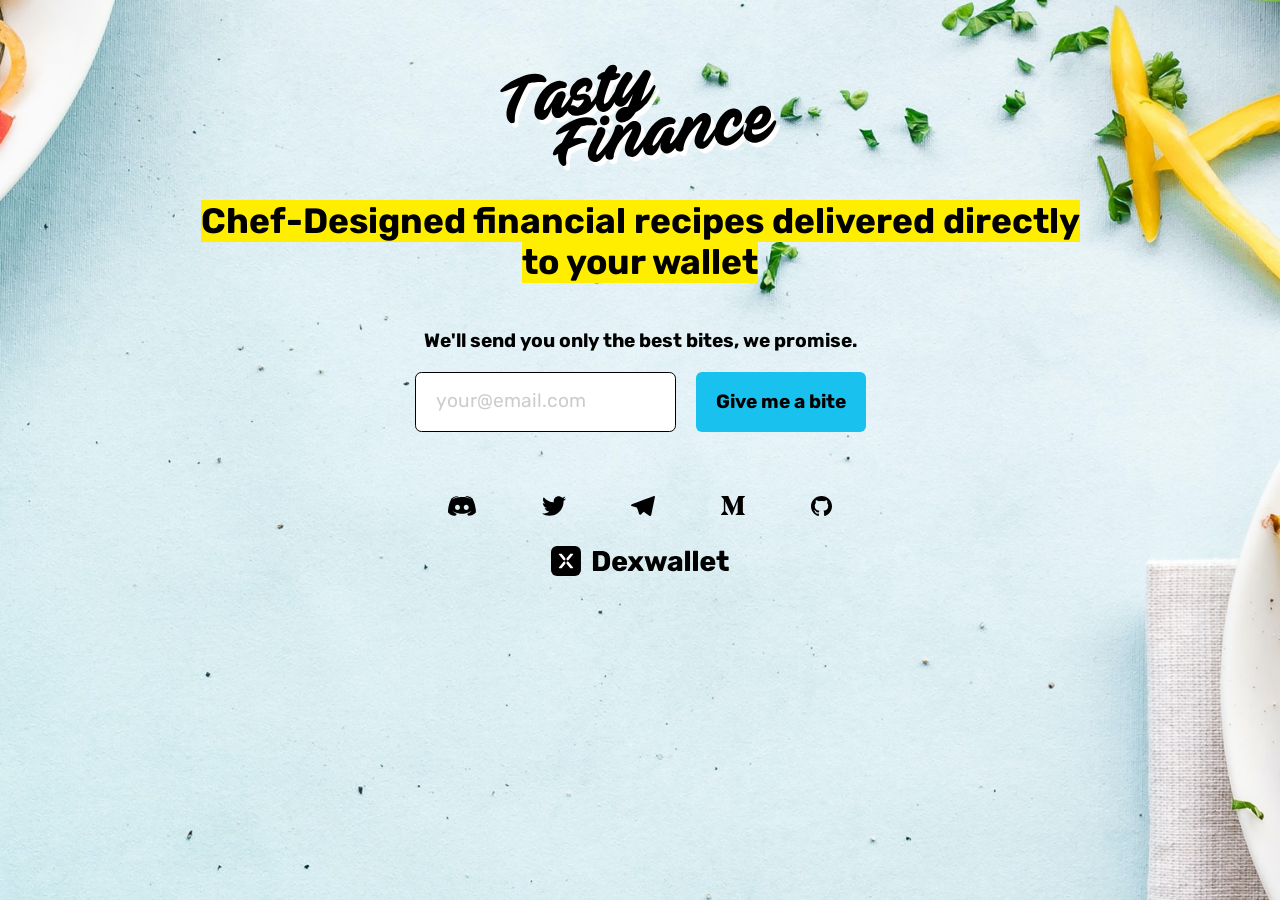
==== index.html @ adcc3fd4 "small typos" ====
<!DOCTYPE html>
<html lang="en">
<head>

    <meta charset="utf-8">
    <meta http-equiv="x-ua-compatible" content="ie=edge" />
    <meta name="viewport" content="width=device-width, initial-scale=1, shrink-to-fit=no"/>
	<meta name="description" content="Chef-Designed Financial Recipes delivered directly on Your Wallet">
    <meta name="keywords" content="Automatic Finance, Robo Advisor, Defi, Open Finance, Decentralized, Ethereum, Wallet, DAI, Crypto, Blockchain">
    <meta property="og:title" content="Tasty Finance">
    <meta property="og:description" content="Chef-Designed Financial Recipes delivered directly on Your Wallet">
    <meta property="og:image" content="/images/preview.png">
    <meta property="og:url" content="https://tastyfinance-teaser.netlify.com/">
    <meta name="twitter:title" content="Tasty Finance">
    <meta name="twitter:description" content="Chef-Designed Financial Recipes delivered directly on Your Wallet">
    <meta name="twitter:image" content="/images/preview.png">
    <meta name="twitter:card" content="summary_large_image">
    <title>Tasty Finance: Top Financial Recipes delivered on Your Wallet</title>
    <link rel="stylesheet" href="/css/reset.css" type="text/css">
    <link rel="stylesheet" href="/css/main.css" type="text/css">
    <link rel="icon" type="image/png" sizes="16x16" href="/images/favicon.png" />
    <link rel="icon" type="image/png" sizes="32x32" href="/images/favicon.png" />
    <link rel="shortcut icon" href="/images/favicon.ico" />
	
</head>
<body>

<div clsss="page">

    <div class="mainContent">
        <img class="logo" src="/images/logo.svg"></img>
        <h1 class="title">
            <span class="highlights">Chef-Designed financial recipes delivered directly to your wallet</span>
        </h1>
        <span class="newsletter">
            <h2 class="newsletterTitle">We'll send you only the best bites, we promise.</h2>
            <form class="newsletterForm">
                <input class="email" type="email" name="emailaddress" placeholder="your@email.com">
                <button class="submitButton">Give me a bite</button>
            </form>
        </span>
    </div>



    <div class="footer">
        <div class="socialIcons">
                <a target="_blank" href="https://www.dexwallet.io/discord/"><img class="socialicon" src="/images/discord.svg" ></img></a>
                <a target="_blank" href="https://discord.gg/DxttPVm"><img class="socialicon" src="/images/twitter.svg"></img></a>
                <a target="_blank" href="https://t.me/joindexlab"><img class="socialicon" src="/images/telegram.svg"></img></a>
                <a target="_blank" href="https://medium.com/dexlab-io"><img class="socialicon" src="/images/medium.svg"></img></a>
                <a target="_blank" href="https://github.com/dexlab-io"><img class="socialicon" src="/images/github.svg"></img></a>
        </div>
        <span class="smallFooter"><a href="#"><img class="dexwalletlogo" src="/images/dexwallet.svg"></img></a></span>
    </div>

</div>
</body>
</html>
---- css/main.css ----
/* MAIN & VARIABLES */

@import url("https://fonts.googleapis.com/css?family=Rubik:400,700&display=swap");

:root {
  --primary-color: #18c1ee;
  --accent-color: #fe0;
  --white: white;
  --black: black;
  --light-grey: #f5f5f5;
  --medium-grey: #cccccc;
  --main-font: "Rubik", sans-serif;
  --regular: 400;
  --bold: 700;
  --small-text: 0.9rem;
  --p-text: 1.2rem;
  --p-titles: 1.2rem;
  --h1-titles: 2.2rem;
  --h1-titles-line: 2.6rem;
  --very-big: 8rem;
  --very-big-mobile: 2.6rem;
}

a {
  height: 0;
}

/* MY PAGE */

body {
  background: url(/images/bg02.jpg) no-repeat center center fixed;
  -webkit-background-size: cover;
  -moz-background-size: cover;
  -o-background-size: cover;
  background-size: cover;
  font-family: var(--main-font);
  background-color: var(--white);
}

.page {
  display: flex;
  flex-direction: row;
  justify-content: flex-start;
  align-items: stretch;
  align-self: auto;
  align-content: stretch;
}

.mainContent {
  display: flex;
  flex-direction: column;
  justify-content: center;
  align-items: center;
  flex-grow: 2;
  padding: 5% 14%;
}

img.logo {
  width: 280px;
}

h1 {
  margin: 0;
}

h1.title {
  margin-top: 30px;
  text-align: center;
  font-size: var(--h1-titles);
  line-height: var(--h1-titles-line);
}

.highlights {
  font-weight: 700;

  color: var(--black);
  background: var(--accent-color);
}

h2 {
  font-size: var(--p-titles);
}

h2.newsletterTitle {
  text-align: center;
}

.newsletter {
  margin-top: 30px;
}

form.newsletterForm {
  display: flex;
  flex-direction: row;
  margin-top: 20px;
}

input {
  border: solid 1px var(--black);
  border-radius: 0.4rem;
  padding: 20px;
  -webkit-box-shadow: none;
  -moz-box-shadow: none;
  box-shadow: none;
  margin-right: 20px;
}

input::placeholder {
  color: var(--medium-grey);
  font-size: var(--p-text);
}

input:focus {
  outline: none !important;
  border: 1px solid var(--primary-color);
  box-shadow: 0 0 10px var(--primary-color);
}
input:focus::placeholder {
  color: transparent;
}

button.submitButton {
  display: block;
  font-size: var(--p-text);
  font-family: var(--main-font);
  font-weight: 700 !important;
  color: var(--black);
  text-decoration: none;
  padding: 16px 20px;
  border: none;
  border-radius: 6px;
  background: var(--primary-color);
}

button:hover {
  transition-property: background color;
  transition-duration: 0.2s;
  background-color: var(--black);
  color: var(--white);
  cursor: url("data:image/svg+xml;utf8,<svg xmlns='http://www.w3.org/2000/svg'  width='50' height='60' viewport='0 0 100 100' style='fill:black;font-size:30px;'><text y='50%'>🍔</text></svg>")
      16 0,
    auto;
}

.footer {
  display: flex;
  flex-direction: column;
  align-items: center;
  width: 100%;
  height: 120px;
  /* position: absolute;
  bottom: 0; */
}

.socialIcons {
  display: flex;
  justify-content: space-between;
  width: 30%;
  color: black;
}

img.socialicon {
  height: 20px;
}

.smallFooter {
  display: flex;
}

img.dexwalletlogo {
  height: 30px;
  margin-top: 50px;
}

@media (max-width: 600px) {

  body {
    background: url(/images/bg02mobile.jpg) no-repeat center center fixed;
    background-size: cover;
  }

  .page {
    display: flex;
    flex-direction: column;
    justify-content: space-between;
    align-items: stretch;
    align-self: auto;
    align-content: stretch;
    margin: 0;
    padding: 0;
    height: 100vh;


  }

  .mainContent {
    height: 80vh;
    padding: 0vh 2vh;
    margin-top: 0;
  }

  img.logo {
    width: 50vw;
    margin-top: 0;
  }

  h1.title {
    /* margin-top: 30px; */
    text-align: center;
    font-size: 2rem;
    line-height: 2rem;
  }

  form.newsletterForm {
    display: flex;
    flex-direction: column;
    /* margin-top: 20px; */
  }

  button.submitButton {
    margin-top: 1vh;
    width: 100%;
  }

  input {
    margin: 0;
  }

  .socialIcons {
    width: 60%;
  }
  
  img.socialicon {
  }

  img.dexwalletlogo {
    height: 25px;
    margin-top: 8vh;
  }
}
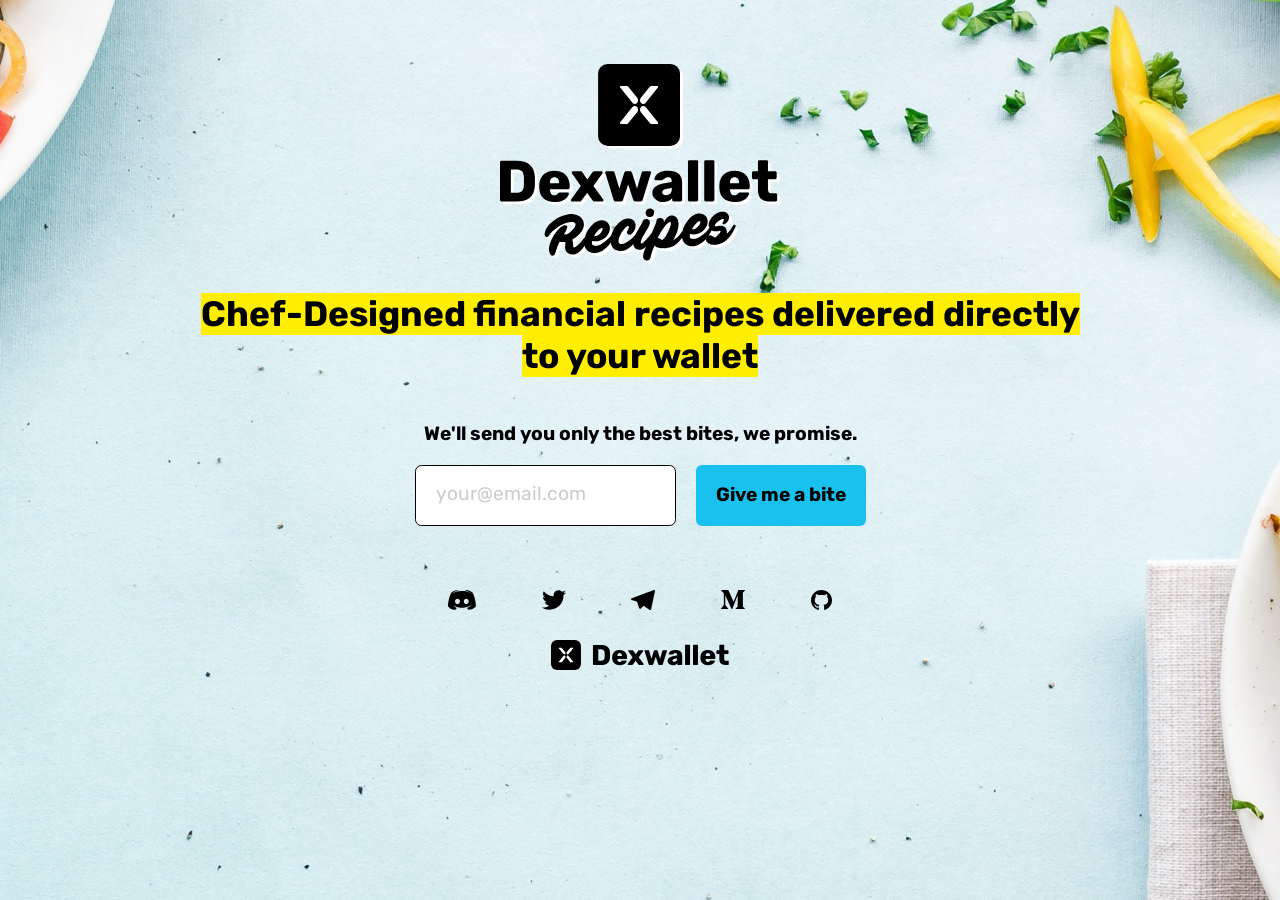
==== commit 5d0029ae: "new dexwallet recipes logo and favicon" ====
--- a/index.html
+++ b/index.html
@@ -28,7 +28,7 @@
 <div clsss="page">
 
     <div class="mainContent">
-        <img class="logo" src="/images/logo.svg"></img>
+        <img class="logo" src="/images/dexwalletrecipes.svg"></img>
         <h1 class="title">
             <span class="highlights">Chef-Designed financial recipes delivered directly to your wallet</span>
         </h1>
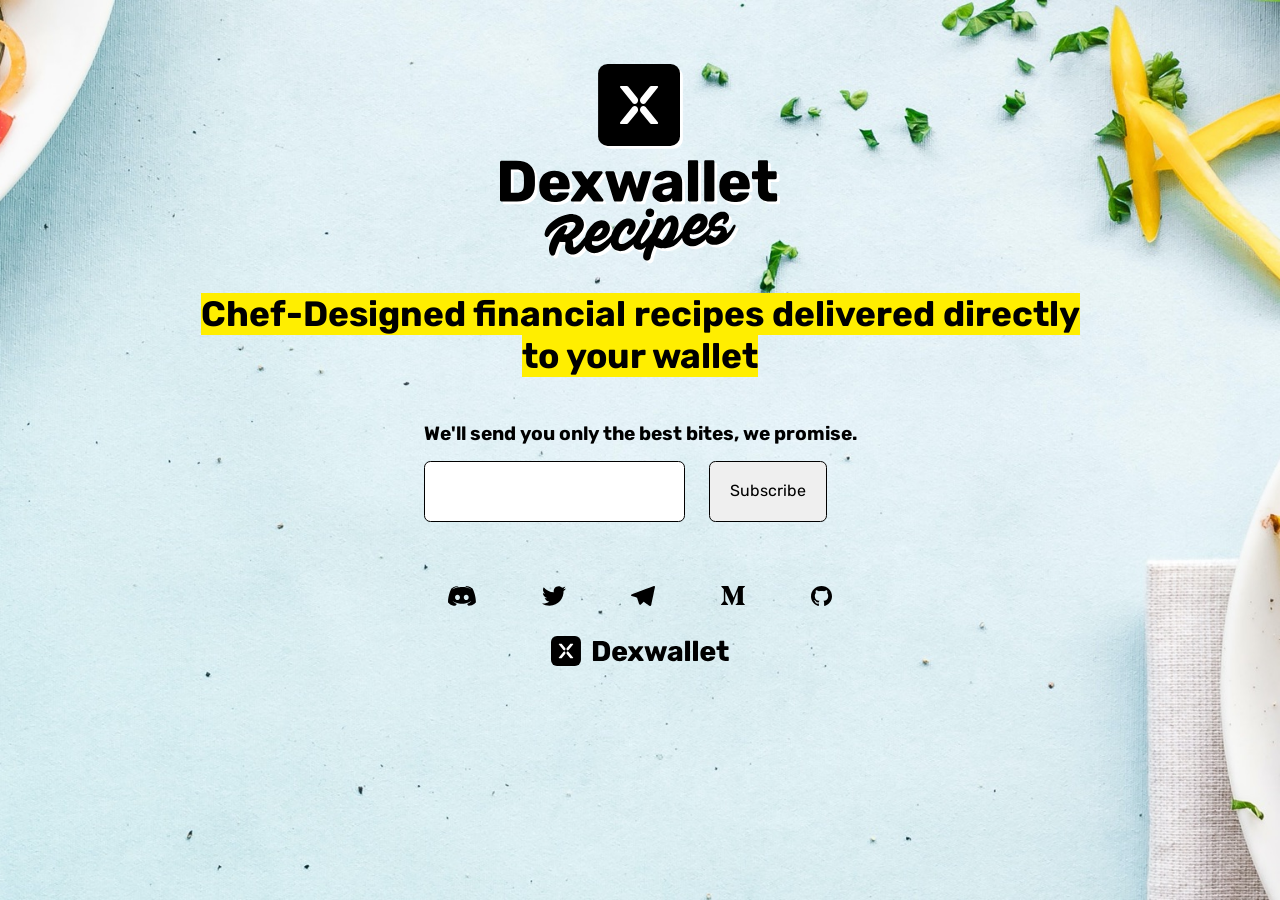
==== commit 78680e95: "Adding GA" ====
--- a/index.html
+++ b/index.html
@@ -21,7 +21,16 @@
     <link rel="icon" type="image/png" sizes="16x16" href="/images/favicon.png" />
     <link rel="icon" type="image/png" sizes="32x32" href="/images/favicon.png" />
     <link rel="shortcut icon" href="/images/favicon.ico" />
-	
+	<!-- Global site tag (gtag.js) - Google Analytics -->
+<script async src="https://www.googletagmanager.com/gtag/js?id=UA-152850728-1"></script>
+<script>
+  window.dataLayer = window.dataLayer || [];
+  function gtag(){dataLayer.push(arguments);}
+  gtag('js', new Date());
+
+  gtag('config', 'UA-152850728-1');
+</script>
+
 </head>
 <body>
 
@@ -34,10 +43,26 @@
         </h1>
         <span class="newsletter">
             <h2 class="newsletterTitle">We'll send you only the best bites, we promise.</h2>
-            <form class="newsletterForm">
-                <input class="email" type="email" name="emailaddress" placeholder="your@email.com">
-                <button class="submitButton">Give me a bite</button>
-            </form>
+<!-- Begin Mailchimp Signup Form -->
+<div id="mc_embed_signup">
+    <form action="https://dexlab.us17.list-manage.com/subscribe/post?u=98c7ba21bb6d63c6d14827c6e&amp;id=a51cc8153c" method="post" id="mc-embedded-subscribe-form" name="mc-embedded-subscribe-form" class="validate" target="_blank" novalidate>
+        <div id="mc_embed_signup_scroll" class="newsletterForm">
+        
+    <div class="mc-field-group">
+        <input type="email" value="" name="EMAIL" class="email" id="mce-EMAIL">
+        <input type="submit" value="Subscribe" name="subscribe" id="mc-embedded-subscribe" class="submitButton">
+    </div>
+        <div id="mce-responses" class="clear">
+            <div class="response" id="mce-error-response" style="display:none"></div>
+            <div class="response" id="mce-success-response" style="display:none"></div>
+        </div>    <!-- real people should not fill this in and expect good things - do not remove this or risk form bot signups-->
+        <div style="position: absolute; left: -5000px;" aria-hidden="true"><input type="text" name="b_98c7ba21bb6d63c6d14827c6e_a51cc8153c" tabindex="-1" value=""></div>
+        <div class="clear"></div>
+        </div>
+    </form>
+    </div>
+    
+    <!--End mc_embed_signup-->
         </span>
     </div>
 
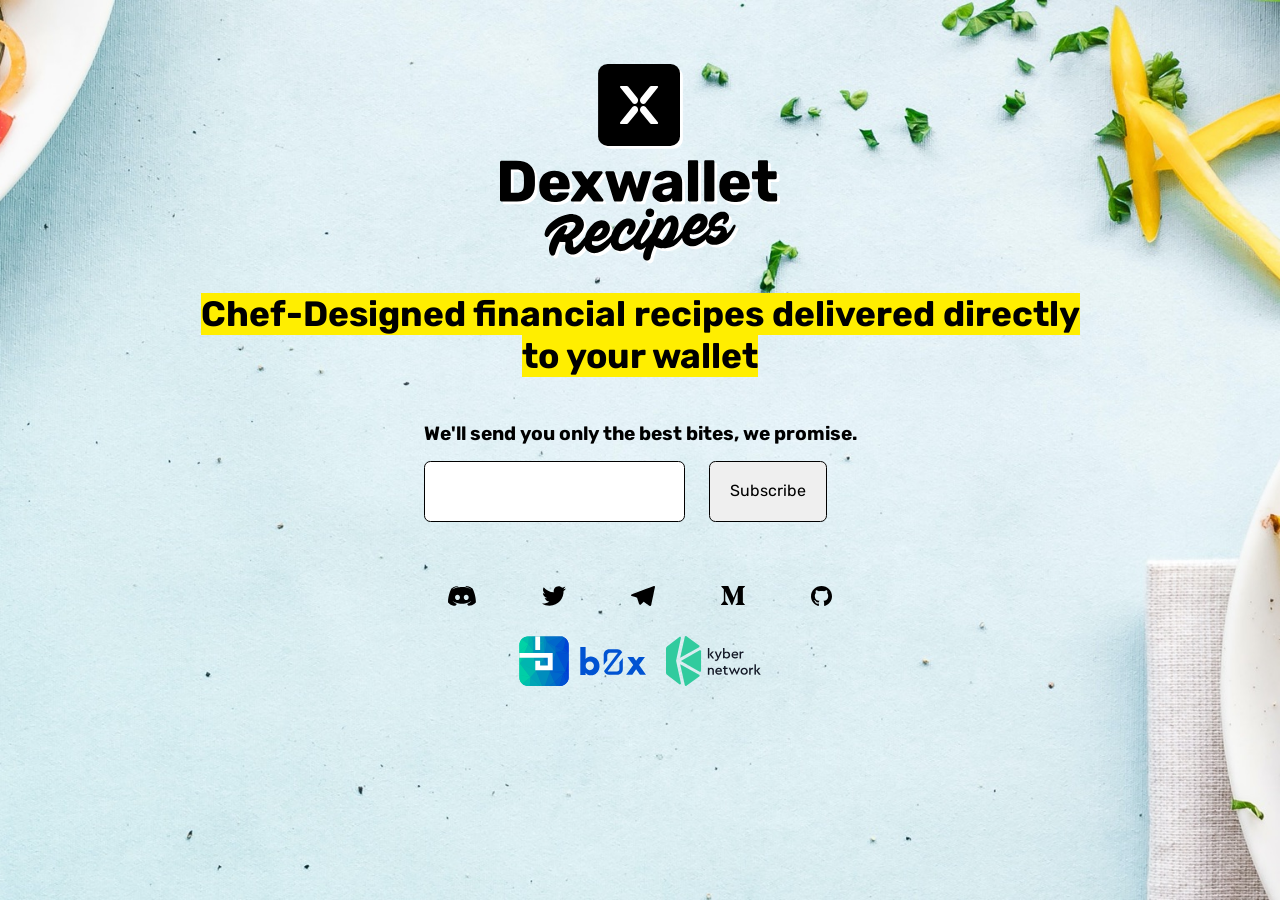
==== commit e58e5b1b: "adding bzx and kyber logos" ====
--- a/index.html
+++ b/index.html
@@ -76,7 +76,11 @@
                 <a target="_blank" href="https://medium.com/dexlab-io"><img class="socialicon" src="/images/medium.svg"></img></a>
                 <a target="_blank" href="https://github.com/dexlab-io"><img class="socialicon" src="/images/github.svg"></img></a>
         </div>
-        <span class="smallFooter"><a href="#"><img class="dexwalletlogo" src="/images/dexwallet.svg"></img></a></span>
+        <span class="smallFooter">
+            <a href="#"><img alt="bZx" class="dexwalletlogo" src="/images/bzx.svg"></img></a>
+            <a href="#"><img alt="bZx" class="dexwalletlogo" src="/images/kyber.svg"></img></a>
+
+        </span>
     </div>
 
 </div>
--- a/css/main.css
+++ b/css/main.css
@@ -168,8 +168,9 @@
 }
 
 img.dexwalletlogo {
-  height: 30px;
-  margin-top: 50px;
+  height: 50px;
+  margin: 50px 10px 0 10px;
+  
 }
 
 @media (max-width: 600px) {
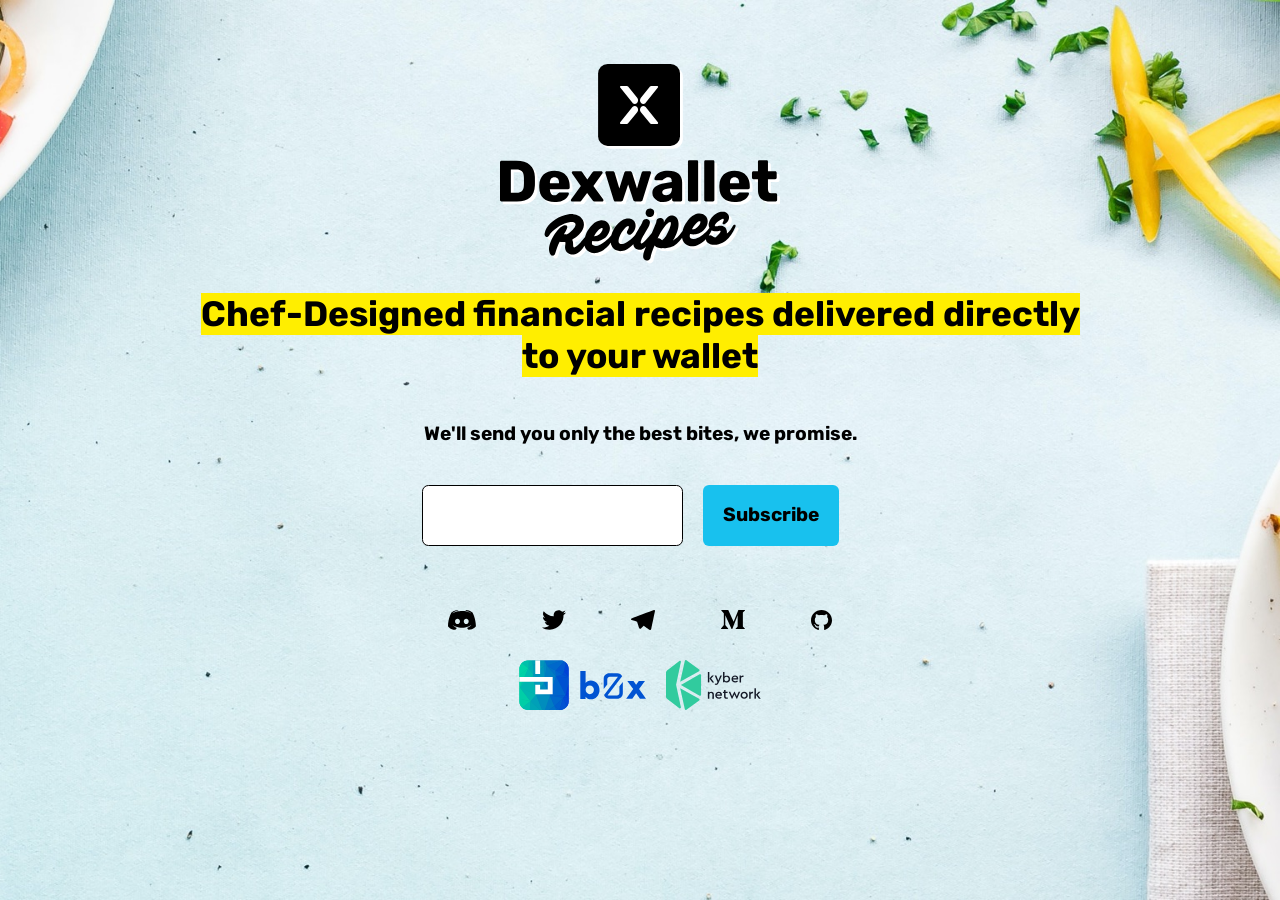
==== commit ba92cb96: "fixing form style" ====
--- a/index.html
+++ b/index.html
@@ -48,7 +48,7 @@
     <form action="https://dexlab.us17.list-manage.com/subscribe/post?u=98c7ba21bb6d63c6d14827c6e&amp;id=a51cc8153c" method="post" id="mc-embedded-subscribe-form" name="mc-embedded-subscribe-form" class="validate" target="_blank" novalidate>
         <div id="mc_embed_signup_scroll" class="newsletterForm">
         
-    <div class="mc-field-group">
+    <div class="mc-field-group newsletterForm">
         <input type="email" value="" name="EMAIL" class="email" id="mce-EMAIL">
         <input type="submit" value="Subscribe" name="subscribe" id="mc-embedded-subscribe" class="submitButton">
     </div>
--- a/css/main.css
+++ b/css/main.css
@@ -89,7 +89,7 @@
   margin-top: 30px;
 }
 
-form.newsletterForm {
+.newsletterForm {
   display: flex;
   flex-direction: row;
   margin-top: 20px;
@@ -119,7 +119,7 @@
   color: transparent;
 }
 
-button.submitButton {
+.submitButton {
   display: block;
   font-size: var(--p-text);
   font-family: var(--main-font);
@@ -132,7 +132,7 @@
   background: var(--primary-color);
 }
 
-button:hover {
+.submitButton:hover {
   transition-property: background color;
   transition-duration: 0.2s;
   background-color: var(--black);
@@ -212,13 +212,13 @@
     line-height: 2rem;
   }
 
-  form.newsletterForm {
+  .newsletterForm {
     display: flex;
     flex-direction: column;
     /* margin-top: 20px; */
   }
 
-  button.submitButton {
+  .submitButton {
     margin-top: 1vh;
     width: 100%;
   }
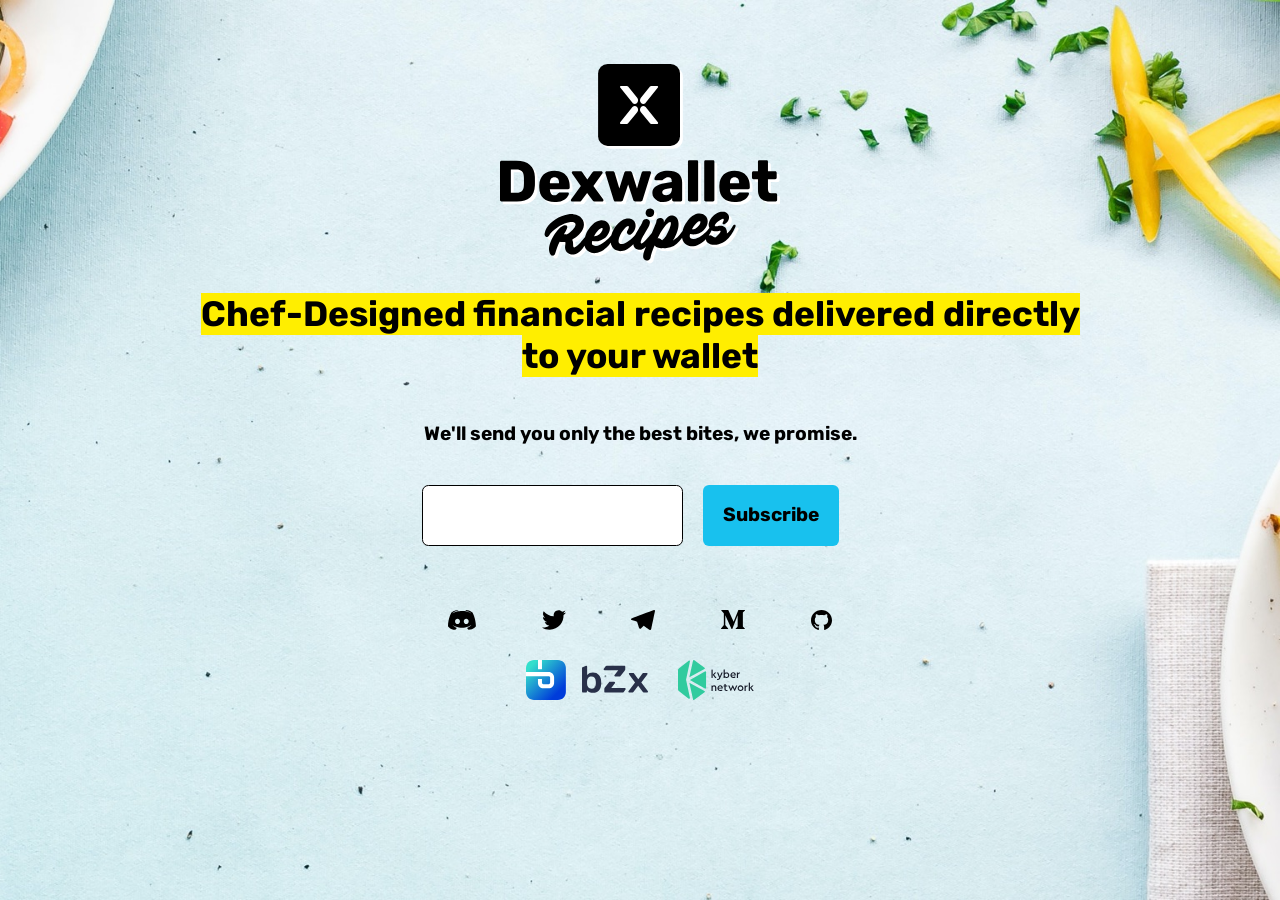
==== commit 3dfb351a: "bzx new logo and link" ====
--- a/index.html
+++ b/index.html
@@ -7,15 +7,15 @@
     <meta name="viewport" content="width=device-width, initial-scale=1, shrink-to-fit=no"/>
 	<meta name="description" content="Chef-Designed Financial Recipes delivered directly on Your Wallet">
     <meta name="keywords" content="Automatic Finance, Robo Advisor, Defi, Open Finance, Decentralized, Ethereum, Wallet, DAI, Crypto, Blockchain">
-    <meta property="og:title" content="Tasty Finance">
+    <meta property="og:title" content="Recipes by Dexwallet">
     <meta property="og:description" content="Chef-Designed Financial Recipes delivered directly on Your Wallet">
     <meta property="og:image" content="/images/preview.png">
     <meta property="og:url" content="https://tastyfinance-teaser.netlify.com/">
-    <meta name="twitter:title" content="Tasty Finance">
+    <meta name="twitter:title" content="Recipes by Dexwallet">
     <meta name="twitter:description" content="Chef-Designed Financial Recipes delivered directly on Your Wallet">
     <meta name="twitter:image" content="/images/preview.png">
     <meta name="twitter:card" content="summary_large_image">
-    <title>Tasty Finance: Top Financial Recipes delivered on Your Wallet</title>
+    <title>Recipes by Dexwallet: Top Financial Recipes delivered on Your Wallet</title>
     <link rel="stylesheet" href="/css/reset.css" type="text/css">
     <link rel="stylesheet" href="/css/main.css" type="text/css">
     <link rel="icon" type="image/png" sizes="16x16" href="/images/favicon.png" />
@@ -77,8 +77,8 @@
                 <a target="_blank" href="https://github.com/dexlab-io"><img class="socialicon" src="/images/github.svg"></img></a>
         </div>
         <span class="smallFooter">
-            <a href="#"><img alt="bZx" class="dexwalletlogo" src="/images/bzx.svg"></img></a>
-            <a href="#"><img alt="bZx" class="dexwalletlogo" src="/images/kyber.svg"></img></a>
+            <a href="https://bzx.network/"><img alt="bZx" class="footerlogo" src="/images/bzx.svg" height="40px"></img></a>
+            <a href="https://kyber.network/"><img alt="Kyber" class="footerlogo" src="/images/kyber.svg" height="40px"></img></a>
 
         </span>
     </div>
--- a/css/main.css
+++ b/css/main.css
@@ -170,7 +170,11 @@
 img.dexwalletlogo {
   height: 50px;
   margin: 50px 10px 0 10px;
-  
+}
+
+img.footerlogo {
+  height: 40px;
+  margin: 50px 15px 0 15px;
 }
 
 @media (max-width: 600px) {
@@ -230,12 +234,16 @@
   .socialIcons {
     width: 60%;
   }
-  
-  img.socialicon {
-  }
 
   img.dexwalletlogo {
     height: 25px;
     margin-top: 8vh;
   }
-}
+
+
+  img.footerlogo {
+    height: 25px;
+    margin-top: 8vh;
+  }
+  
+}
